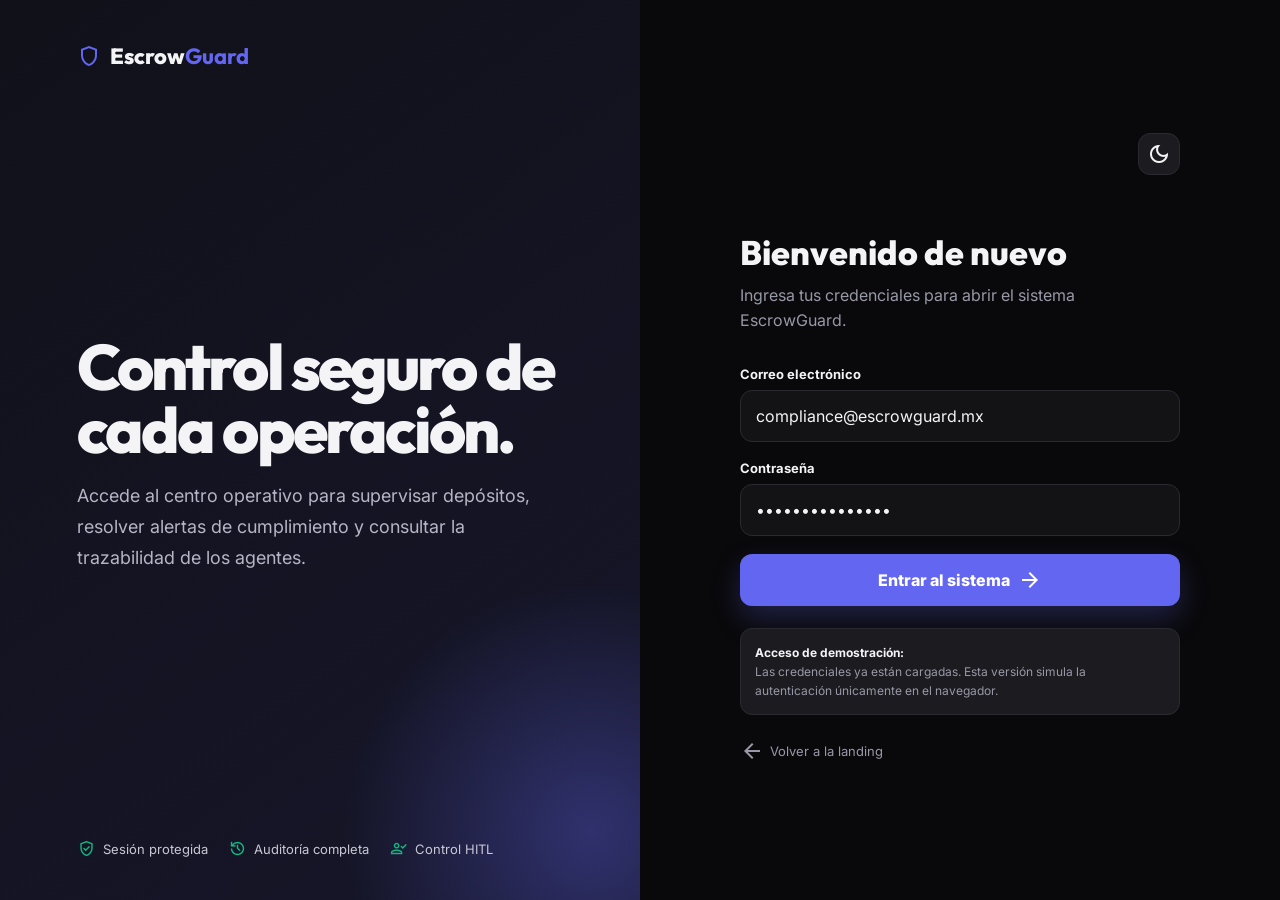
==== frontend/dashboard.html @ 7b8dfe18 "docs & fix: update mock fallbacks, add portal views, install litellm and upgrade gemini model to 2.5" ====
<!doctype html>
<html lang="es" data-theme="dark">
<head>
    <meta charset="utf-8">
    <meta name="viewport" content="width=device-width, initial-scale=1">
    <meta name="robots" content="noindex">
    <title>Sistema operativo | EscrowGuard</title>
    <script>
        if (!localStorage.getItem('escrow_guard_session')) window.location.replace('login.html');
        document.documentElement.dataset.theme = localStorage.getItem('escrow_guard_theme') === 'light' ? 'light' : 'dark';
    </script>
    <link rel="preconnect" href="https://fonts.googleapis.com">
    <link rel="preconnect" href="https://fonts.gstatic.com" crossorigin>
    <link href="https://fonts.googleapis.com/css2?family=Inter:wght@400;500;600;700;800&family=Outfit:wght@600;700;800&family=Material+Symbols+Outlined&display=swap" rel="stylesheet">
    <link rel="stylesheet" href="portal.css?v=20260618-5">
</head>
<body>
    <div class="app-shell">
        <aside class="app-sidebar">
            <a class="brand" href="dashboard.html"><span class="material-symbols-outlined">shield</span><span>Escrow<strong>Guard</strong></span></a>
            <nav class="side-nav" aria-label="Navegación del sistema">
                <a class="active" href="#overview"><span class="material-symbols-outlined">space_dashboard</span><span data-ui="nav-overview">Resumen</span></a>
                <a href="#transactions"><span class="material-symbols-outlined">account_balance_wallet</span><span data-ui="nav-transactions">Operaciones</span></a>
                <a href="#risk"><span class="material-symbols-outlined">policy</span><span data-ui="nav-risk">Cumplimiento</span></a>
                <a href="#agents"><span class="material-symbols-outlined">hub</span><span data-ui="nav-agents">Agentes</span></a>
                <a href="#account"><span class="material-symbols-outlined">manage_accounts</span><span data-ui="nav-account">Mi cuenta</span></a>
            </nav>
            <div class="sidebar-bottom">
                <div class="system-state"><span class="state-dot"></span><span data-ui="agents-operational">Todos los agentes operativos</span></div>
                <button class="logout" id="logout" type="button"><span class="material-symbols-outlined">logout</span><span data-ui="logout">Cerrar sesión</span></button>
            </div>
        </aside>

        <main class="app-main">
            <header class="topbar">
                <div><strong data-ui="operations-center">Centro operativo</strong><small class="muted"> · Sandbox</small></div>
                <div class="topbar-actions">
                    <button class="icon-button" id="theme-toggle" type="button" aria-label="Tema actual: Oscuro"><span class="material-symbols-outlined">dark_mode</span></button>
                    <button class="profile profile-button" type="button" data-route="account" aria-label="Abrir configuración de cuenta"><div class="profile-avatar">MT</div><div><strong id="profile-name">Mariana Torres</strong><small id="profile-role">Oficial de Cumplimiento</small></div></button>
                </div>
            </header>

            <div class="dashboard">
                <section class="app-view active" data-view="overview" aria-labelledby="overview-title">
                    <div class="dashboard-heading">
                        <div><h1 id="overview-title">Resumen operativo</h1><p>Supervisa fondos, alertas y decisiones en tiempo real.</p></div>
                        <button class="new-operation" type="button" data-open-operation>+ Nueva operación</button>
                    </div>
                    <div class="metric-grid" aria-label="Indicadores principales">
                        <article class="card metric"><div class="metric-label"><span>Fondos protegidos</span><span class="material-symbols-outlined">lock</span></div><strong>$4.2M</strong><small>+12.4% este mes</small></article>
                        <article class="card metric"><div class="metric-label"><span>Operaciones activas</span><span class="material-symbols-outlined">sync_alt</span></div><strong id="active-count">12</strong><small>8 sin incidencias</small></article>
                        <article class="card metric"><div class="metric-label"><span>Precisión PLD</span><span class="material-symbols-outlined">verified</span></div><strong>99.8%</strong><small>Últimos 30 días</small></article>
                        <article class="card metric"><div class="metric-label"><span>Revisión humana</span><span class="material-symbols-outlined">person_check</span></div><strong id="review-count">2</strong><small style="color:var(--warning)">Casos pendientes</small></article>
                    </div>
                    <div class="dashboard-grid">
                        <section class="card">
                            <div class="card-header"><h2>Operaciones recientes</h2><button class="text-button" type="button" data-route="transactions">Ver todas</button></div>
                            <div class="table-wrap"><table><thead><tr><th>ID</th><th>Comprador</th><th>Monto</th><th>Estado</th><th>Actualización</th></tr></thead><tbody id="recent-operations">
                                <tr><td>ESC-2841</td><td>Juan Pérez García</td><td>$1,200,000</td><td><span class="status approved">● Aprobada</span></td><td>Hace 2 min</td></tr>
                                <tr><td>ESC-2839</td><td>Carlos Ávila Dircio</td><td>$840,000</td><td><span class="status review">● Revisión HITL</span></td><td>Hace 8 min</td></tr>
                                <tr><td>ESC-2834</td><td>Comercializadora NX</td><td>$2,100,000</td><td><span class="status blocked">● Bloqueada</span></td><td>Hace 24 min</td></tr>
                                <tr><td>ESC-2828</td><td>Ana Rodríguez</td><td>$560,000</td><td><span class="status approved">● Aprobada</span></td><td>Hace 41 min</td></tr>
                            </tbody></table></div>
                        </section>
                        <section class="card">
                            <div class="card-header"><h2>Cola de cumplimiento</h2><button class="status review status-button" type="button" data-route="risk"><span id="queue-count">2</span> pendientes</button></div>
                            <div class="risk-list">
                                <button class="risk-item risk-button" type="button" data-case="pep"><span class="risk-icon material-symbols-outlined">person_alert</span><span><strong>Posible homónimo PEP</strong><small>ESC-2839 · Carlos Ávila</small></span><span class="material-symbols-outlined chevron">chevron_right</span></button>
                                <button class="risk-item risk-button" type="button" data-case="sat"><span class="risk-icon material-symbols-outlined">domain_disabled</span><span><strong>Coincidencia SAT 69-B</strong><small>ESC-2834 · Prioridad alta</small></span><span class="material-symbols-outlined chevron">chevron_right</span></button>
                                <button class="risk-item risk-button" type="button" data-route="agents"><span class="risk-icon material-symbols-outlined agent-ok">smart_toy</span><span><strong>4 agentes conectados</strong><small>Latencia promedio: 184 ms</small></span><span class="material-symbols-outlined chevron">chevron_right</span></button>
                            </div>
                        </section>
                    </div>
                </section>

                <section class="app-view" data-view="transactions" aria-labelledby="transactions-title" hidden>
                    <div class="dashboard-heading"><div><h1 id="transactions-title">Operaciones</h1><p>Consulta y administra todos los depósitos en garantía.</p></div><button class="new-operation" type="button" data-open-operation>+ Nueva operación</button></div>
                    <div class="toolbar card"><label class="search-field"><span class="material-symbols-outlined">search</span><input id="operation-search" type="search" placeholder="Buscar por ID o comprador"></label><select id="operation-filter" aria-label="Filtrar por estado"><option value="all">Todos los estados</option><option value="approved">Aprobadas</option><option value="review">En revisión</option><option value="blocked">Bloqueadas</option></select></div>
                    <section class="card">
                        <div class="card-header"><h2>Historial de operaciones</h2><span class="muted" id="operation-result-count">5 resultados</span></div>
                        <div class="table-wrap"><table><thead><tr><th>ID</th><th>Comprador</th><th>Monto</th><th>Estado</th><th>Fecha</th><th></th></tr></thead><tbody id="operations-table">
                            <tr data-state="approved" data-search="esc-2841 juan pérez garcía"><td>ESC-2841</td><td>Juan Pérez García</td><td>$1,200,000</td><td><span class="status approved">● Aprobada</span></td><td>18 jun 2026</td><td><button class="row-action" type="button" data-operation="ESC-2841">Ver detalle</button></td></tr>
                            <tr data-state="review" data-search="esc-2839 carlos ávila dircio"><td>ESC-2839</td><td>Carlos Ávila Dircio</td><td>$840,000</td><td><span class="status review">● Revisión HITL</span></td><td>18 jun 2026</td><td><button class="row-action" type="button" data-case="pep">Revisar</button></td></tr>
                            <tr data-state="blocked" data-search="esc-2834 comercializadora nx"><td>ESC-2834</td><td>Comercializadora NX</td><td>$2,100,000</td><td><span class="status blocked">● Bloqueada</span></td><td>18 jun 2026</td><td><button class="row-action" type="button" data-case="sat">Revisar</button></td></tr>
                            <tr data-state="approved" data-search="esc-2828 ana rodríguez"><td>ESC-2828</td><td>Ana Rodríguez</td><td>$560,000</td><td><span class="status approved">● Aprobada</span></td><td>17 jun 2026</td><td><button class="row-action" type="button" data-operation="ESC-2828">Ver detalle</button></td></tr>
                            <tr data-state="approved" data-search="esc-2821 logística del pacífico"><td>ESC-2821</td><td>Logística del Pacífico</td><td>$1,780,000</td><td><span class="status approved">● Aprobada</span></td><td>17 jun 2026</td><td><button class="row-action" type="button" data-operation="ESC-2821">Ver detalle</button></td></tr>
                        </tbody></table></div>
                    </section>
                </section>

                <section class="app-view" data-view="risk" aria-labelledby="risk-title" hidden>
                    <div class="dashboard-heading"><div><h1 id="risk-title">Cumplimiento</h1><p>Resuelve alertas que requieren una decisión humana.</p></div><span class="status review"><span id="risk-heading-count">2</span> casos pendientes</span></div>
                    <div class="compliance-grid">
                        <section class="card case-list"><div class="card-header"><h2>Casos en revisión</h2></div>
                            <button class="case-card active" type="button" data-select-case="pep"><span class="risk-icon material-symbols-outlined">person_alert</span><span><strong>Posible homónimo PEP</strong><small>ESC-2839 · Carlos Ávila</small></span><span class="status review">Media</span></button>
                            <button class="case-card" type="button" data-select-case="sat"><span class="risk-icon material-symbols-outlined">domain_disabled</span><span><strong>Coincidencia SAT 69-B</strong><small>ESC-2834 · Comercializadora NX</small></span><span class="status blocked">Alta</span></button>
                        </section>
                        <section class="card case-detail"><div class="card-header"><div><small class="muted" id="case-id">ESC-2839</small><h2 id="case-title">Posible homónimo PEP</h2></div></div>
                            <div class="case-content"><div class="case-alert"><span class="material-symbols-outlined">warning</span><p id="case-description">El apellido coincide con una persona políticamente expuesta, pero las fechas de nacimiento son distintas.</p></div><dl><div><dt>Persona evaluada</dt><dd id="case-subject">Carlos Ávila Dircio</dd></div><div><dt>Fuente</dt><dd id="case-source">OFAC / PEP</dd></div><div><dt>Confianza</dt><dd id="case-confidence">72%</dd></div><div><dt>Fondos retenidos</dt><dd id="case-amount">$840,000 MXN</dd></div></dl><label class="decision-note">Nota de resolución<textarea id="decision-note" rows="3" placeholder="Agrega contexto para la auditoría"></textarea></label><div class="decision-actions"><button class="danger-button" id="reject-case" type="button">Rechazar operación</button><button class="success-button" id="approve-case" type="button">Aprobar falso positivo</button></div></div>
                        </section>
                    </div>
                </section>

                <section class="app-view" data-view="agents" aria-labelledby="agents-title" hidden>
                    <div class="dashboard-heading"><div><h1 id="agents-title">Agentes de IA</h1><p>Estado, latencia y actividad de cada componente del flujo.</p></div><button class="secondary-button" id="refresh-agents" type="button"><span class="material-symbols-outlined">refresh</span> Actualizar estado</button></div>
                    <div class="agent-grid">
                        <article class="card agent-card"><div class="agent-head"><span class="agent-symbol material-symbols-outlined">document_scanner</span><span class="status approved">● Operativo</span></div><h2>Extractor AI</h2><p>Extrae y valida datos estructurados de documentos.</p><div class="agent-meta"><span>Latencia <strong>142 ms</strong></span><span>Precisión <strong>99.4%</strong></span></div><button class="row-action agent-test" type="button" data-agent="Extractor AI">Probar conexión</button></article>
                        <article class="card agent-card"><div class="agent-head"><span class="agent-symbol material-symbols-outlined">account_balance</span><span class="status approved">● Operativo</span></div><h2>Banco Escrow</h2><p>Retiene y libera fondos mediante el adaptador SPEI.</p><div class="agent-meta"><span>Latencia <strong>206 ms</strong></span><span>Disponibilidad <strong>99.9%</strong></span></div><button class="row-action agent-test" type="button" data-agent="Banco Escrow">Probar conexión</button></article>
                        <article class="card agent-card"><div class="agent-head"><span class="agent-symbol material-symbols-outlined">travel_explore</span><span class="status approved">● Operativo</span></div><h2>OSINT Risk</h2><p>Consulta listas OFAC, PEP y SAT para clasificar riesgo.</p><div class="agent-meta"><span>Latencia <strong>184 ms</strong></span><span>Fuentes <strong>3 activas</strong></span></div><button class="row-action agent-test" type="button" data-agent="OSINT Risk">Probar conexión</button></article>
                        <article class="card agent-card"><div class="agent-head"><span class="agent-symbol material-symbols-outlined">person_check</span><span class="status approved">● Operativo</span></div><h2>Compliance HITL</h2><p>Orquesta decisiones humanas y conserva evidencia.</p><div class="agent-meta"><span>Latencia <strong>91 ms</strong></span><span>Pendientes <strong id="agent-pending">2 casos</strong></span></div><button class="row-action agent-test" type="button" data-agent="Compliance HITL">Probar conexión</button></article>
                    </div>
                    <section class="card activity-card"><div class="card-header"><h2>Actividad reciente</h2><span class="status approved">En vivo</span></div><div class="activity-list" id="agent-activity"><p><span class="state-dot"></span><strong>OSINT Risk</strong> completó el análisis de ESC-2841 <small>Hace 2 min</small></p><p><span class="state-dot"></span><strong>Extractor AI</strong> procesó cliente_limpio.pdf <small>Hace 4 min</small></p><p><span class="state-dot"></span><strong>Compliance HITL</strong> abrió el caso ESC-2839 <small>Hace 8 min</small></p></div></section>
                </section>

                <section class="app-view" data-view="account" aria-labelledby="account-title" hidden>
                    <div class="dashboard-heading"><div><h1 id="account-title" data-ui="account-title">Configuración de cuenta</h1><p data-ui="account-desc">Administra tu información personal y preferencias del sistema.</p></div></div>
                    <div class="settings-grid">
                        <form class="card account-card" id="account-form">
                            <div class="card-header"><h2 data-ui="personal-info">Información personal</h2></div>
                            <div class="account-profile"><div class="profile-avatar account-avatar" id="account-avatar">MT</div><div><strong id="account-display-name">Mariana Torres</strong><small id="account-display-role">Oficial de Cumplimiento</small></div></div>
                            <div class="settings-fields"><label><span data-ui="full-name">Nombre completo</span><input id="account-name" required value="Mariana Torres"></label><label><span data-ui="email">Correo electrónico</span><input id="account-email" required type="email" value="compliance@escrowguard.mx"></label><label><span data-ui="role">Cargo</span><input id="account-role" required value="Oficial de Cumplimiento"></label><label><span data-ui="company">Organización</span><input id="account-company" value="EscrowGuard México"></label><label><span data-ui="phone">Teléfono</span><input id="account-phone" type="tel" value="+52 55 1234 5678"></label></div>
                            <div class="settings-actions"><button class="new-operation" type="submit" data-ui="save-changes">Guardar cambios</button></div>
                        </form>
                        <div class="settings-column">
                            <section class="card preference-card"><div class="card-header"><h2 data-ui="language">Idioma</h2></div><div class="preference-content"><p class="muted" data-ui="language-desc">Selecciona el idioma de la interfaz.</p><div class="language-options"><button class="option-button" type="button" data-language="es"><span>ES</span><strong>Español</strong><span class="material-symbols-outlined">check_circle</span></button><button class="option-button" type="button" data-language="en"><span>EN</span><strong>English</strong><span class="material-symbols-outlined">check_circle</span></button></div></div></section>
                            <section class="card preference-card"><div class="card-header"><h2 data-ui="appearance">Apariencia</h2></div><div class="preference-content"><p class="muted" data-ui="appearance-desc">Elige el tema visual del sistema.</p><div class="appearance-options"><button class="appearance-button" type="button" data-theme-choice="light" aria-label="Tema claro"><span class="material-symbols-outlined">light_mode</span></button><button class="appearance-button" type="button" data-theme-choice="dark" aria-label="Tema oscuro"><span class="material-symbols-outlined">dark_mode</span></button></div></div></section>
                            <section class="card session-card"><span class="material-symbols-outlined">shield_lock</span><div><strong data-ui="secure-session">Sesión segura</strong><p class="muted" data-ui="secure-session-desc">Acceso simulado protegido en este dispositivo.</p></div></section>
                        </div>
                    </div>
                </section>
            </div>
        </main>
    </div>
    <div class="modal-backdrop" id="operation-modal" hidden>
        <section class="app-modal" role="dialog" aria-modal="true" aria-labelledby="operation-modal-title"><div class="modal-header"><div><small class="muted">Sandbox</small><h2 id="operation-modal-title">Nueva operación</h2></div><button class="icon-button" id="close-operation" type="button" aria-label="Cerrar"><span class="material-symbols-outlined">close</span></button></div><form id="operation-form"><div class="modal-grid"><label>Comprador<input id="new-buyer" required placeholder="Nombre o razón social"></label><label>Monto MXN<input id="new-amount" required type="number" min="1" placeholder="1000000"></label><label>Documento<input id="new-document" required placeholder="RFC o pasaporte"></label><label>Beneficiario<input id="new-beneficiary" required placeholder="Nombre del vendedor"></label></div><label class="file-control">Documento de soporte<input id="new-file" type="file" accept=".pdf"><span>Seleccionar PDF</span></label><div class="modal-actions"><button class="secondary-button" id="cancel-operation" type="button">Cancelar</button><button class="new-operation" type="submit">Crear y validar</button></div></form></section>
    </div>
    <div class="toast" id="toast" role="status" aria-live="polite"></div>
    <script>
        let session = JSON.parse(localStorage.getItem('escrow_guard_session') || '{}');
        if (session.name) document.getElementById('profile-name').textContent = session.name;
        function applyTheme(theme) {
            document.documentElement.dataset.theme = theme;
            document.querySelector('#theme-toggle .material-symbols-outlined').textContent = theme === 'dark' ? 'dark_mode' : 'light_mode';
            document.getElementById('theme-toggle').setAttribute('aria-label', `Tema actual: ${theme === 'dark' ? 'Oscuro' : 'Claro'}`);
            document.querySelectorAll('[data-theme-choice]').forEach(button => button.classList.toggle('active', button.dataset.themeChoice === theme));
            localStorage.setItem('escrow_guard_theme', theme);
        }
        applyTheme(localStorage.getItem('escrow_guard_theme') || 'dark');
        document.getElementById('theme-toggle').addEventListener('click', () => applyTheme(document.documentElement.dataset.theme === 'dark' ? 'light' : 'dark'));
        document.getElementById('logout').addEventListener('click', () => { localStorage.removeItem('escrow_guard_session'); window.location.replace('login.html'); });

        const validViews = ['overview', 'transactions', 'risk', 'agents', 'account'];
        const cases = {
            pep: { id: 'ESC-2839', title: 'Posible homónimo PEP', subject: 'Carlos Ávila Dircio', source: 'OFAC / PEP', confidence: '72%', amount: '$840,000 MXN', description: 'El apellido coincide con una persona políticamente expuesta, pero las fechas de nacimiento son distintas.' },
            sat: { id: 'ESC-2834', title: 'Coincidencia SAT 69-B', subject: 'Comercializadora NX', source: 'SAT Art. 69-B', confidence: '96%', amount: '$2,100,000 MXN', description: 'La razón social presenta una coincidencia de alta confianza con un contribuyente de operaciones presuntamente inexistentes.' }
        };
        let activeCase = 'pep';
        let pendingCases = 2;
        const uiTranslations = {
            es: { 'nav-overview': 'Resumen', 'nav-transactions': 'Operaciones', 'nav-risk': 'Cumplimiento', 'nav-agents': 'Agentes', 'nav-account': 'Mi cuenta', logout: 'Cerrar sesión', 'operations-center': 'Centro operativo', 'agents-operational': 'Todos los agentes operativos', 'account-title': 'Configuración de cuenta', 'account-desc': 'Administra tu información personal y preferencias del sistema.', 'personal-info': 'Información personal', 'full-name': 'Nombre completo', email: 'Correo electrónico', role: 'Cargo', company: 'Organización', phone: 'Teléfono', 'save-changes': 'Guardar cambios', language: 'Idioma', 'language-desc': 'Selecciona el idioma de la interfaz.', appearance: 'Apariencia', 'appearance-desc': 'Elige el tema visual del sistema.', 'secure-session': 'Sesión segura', 'secure-session-desc': 'Acceso simulado protegido en este dispositivo.' },
            en: { 'nav-overview': 'Overview', 'nav-transactions': 'Transactions', 'nav-risk': 'Compliance', 'nav-agents': 'Agents', 'nav-account': 'My account', logout: 'Sign out', 'operations-center': 'Operations center', 'agents-operational': 'All agents operational', 'account-title': 'Account settings', 'account-desc': 'Manage your personal information and system preferences.', 'personal-info': 'Personal information', 'full-name': 'Full name', email: 'Email address', role: 'Role', company: 'Organization', phone: 'Phone', 'save-changes': 'Save changes', language: 'Language', 'language-desc': 'Select the interface language.', appearance: 'Appearance', 'appearance-desc': 'Choose the visual theme.', 'secure-session': 'Secure session', 'secure-session-desc': 'Simulated access protected on this device.' }
        };
        const phraseTranslations = {
            'Resumen operativo': 'Operations overview', 'Supervisa fondos, alertas y decisiones en tiempo real.': 'Monitor funds, alerts, and decisions in real time.', '+ Nueva operación': '+ New transaction', 'Fondos protegidos': 'Protected funds', 'Operaciones activas': 'Active transactions', 'Precisión PLD': 'AML accuracy', 'Revisión humana': 'Human review', 'Operaciones recientes': 'Recent transactions', 'Ver todas': 'View all', 'Cola de cumplimiento': 'Compliance queue',
            'Operaciones': 'Transactions', 'Consulta y administra todos los depósitos en garantía.': 'Review and manage every escrow transaction.', 'Todos los estados': 'All statuses', 'Aprobadas': 'Approved', 'En revisión': 'In review', 'Bloqueadas': 'Blocked', 'Historial de operaciones': 'Transaction history', 'Ver detalle': 'View details', 'Revisar': 'Review',
            'Cumplimiento': 'Compliance', 'Resuelve alertas que requieren una decisión humana.': 'Resolve alerts that require a human decision.', 'Casos en revisión': 'Cases under review', 'Posible homónimo PEP': 'Possible PEP name match', 'Coincidencia SAT 69-B': 'SAT 69-B match', 'Persona evaluada': 'Evaluated subject', 'Fuente': 'Source', 'Confianza': 'Confidence', 'Fondos retenidos': 'Held funds', 'Nota de resolución': 'Resolution note', 'Rechazar operación': 'Reject transaction', 'Aprobar falso positivo': 'Approve false positive',
            'Agentes de IA': 'AI agents', 'Estado, latencia y actividad de cada componente del flujo.': 'Status, latency, and activity for every workflow component.', 'Actualizar estado': 'Refresh status', 'Operativo': 'Operational', 'Latencia': 'Latency', 'Precisión': 'Accuracy', 'Disponibilidad': 'Availability', 'Fuentes': 'Sources', 'Pendientes': 'Pending', 'Probar conexión': 'Test connection', 'Actividad reciente': 'Recent activity', 'En vivo': 'Live'
        };

        function applyLanguage(language) {
            const lang = language === 'en' ? 'en' : 'es';
            document.documentElement.lang = lang;
            localStorage.setItem('escrow_guard_lang', lang);
            document.querySelectorAll('[data-ui]').forEach(element => {
                const value = uiTranslations[lang][element.dataset.ui];
                if (value) element.textContent = value;
            });
            const reverseTranslations = Object.fromEntries(Object.entries(phraseTranslations).map(([es, en]) => [en, es]));
            const walker = document.createTreeWalker(document.body, NodeFilter.SHOW_TEXT);
            const textNodes = [];
            while (walker.nextNode()) textNodes.push(walker.currentNode);
            textNodes.forEach(node => {
                if (node.parentElement?.closest('script, style, [data-ui]')) return;
                const trimmed = node.nodeValue.trim();
                const translated = lang === 'en' ? phraseTranslations[trimmed] : reverseTranslations[trimmed];
                if (translated) node.nodeValue = node.nodeValue.replace(trimmed, translated);
            });
            document.querySelectorAll('[data-language]').forEach(button => button.classList.toggle('active', button.dataset.language === lang));
        }

        function showToast(message, type = 'success') {
            const toast = document.getElementById('toast');
            toast.textContent = message;
            toast.dataset.type = type;
            toast.classList.add('show');
            clearTimeout(showToast.timer);
            showToast.timer = setTimeout(() => toast.classList.remove('show'), 2600);
        }

        function navigate(view, updateHash = true) {
            const target = validViews.includes(view) ? view : 'overview';
            document.querySelectorAll('.app-view').forEach(section => {
                const active = section.dataset.view === target;
                section.hidden = !active;
                section.classList.toggle('active', active);
            });
            document.querySelectorAll('.side-nav a').forEach(link => link.classList.toggle('active', link.getAttribute('href') === `#${target}`));
            if (updateHash && location.hash !== `#${target}`) history.pushState(null, '', `#${target}`);
            document.querySelector('.app-main').scrollTo({ top: 0, behavior: 'smooth' });
        }

        document.querySelectorAll('[data-route]').forEach(button => button.addEventListener('click', () => navigate(button.dataset.route)));
        document.querySelectorAll('.side-nav a').forEach(link => link.addEventListener('click', event => { event.preventDefault(); navigate(link.hash.slice(1)); }));
        window.addEventListener('hashchange', () => navigate(location.hash.slice(1), false));

        const operationModal = document.getElementById('operation-modal');
        function setOperationModal(open) {
            operationModal.hidden = !open;
            document.body.classList.toggle('modal-open', open);
            if (open) setTimeout(() => document.getElementById('new-buyer').focus(), 0);
        }
        document.querySelectorAll('[data-open-operation]').forEach(button => button.addEventListener('click', () => setOperationModal(true)));
        document.getElementById('close-operation').addEventListener('click', () => setOperationModal(false));
        document.getElementById('cancel-operation').addEventListener('click', () => setOperationModal(false));
        operationModal.addEventListener('click', event => { if (event.target === operationModal) setOperationModal(false); });
        document.addEventListener('keydown', event => { if (event.key === 'Escape' && !operationModal.hidden) setOperationModal(false); });

        document.getElementById('operation-form').addEventListener('submit', event => {
            event.preventDefault();
            const buyer = document.getElementById('new-buyer').value.trim();
            const amount = Number(document.getElementById('new-amount').value);
            const id = `ESC-${Math.floor(2900 + Math.random() * 99)}`;
            const row = document.createElement('tr');
            row.dataset.state = 'review';
            row.dataset.search = `${id} ${buyer}`.toLowerCase();
            row.innerHTML = `<td>${id}</td><td></td><td>${new Intl.NumberFormat('es-MX', { style: 'currency', currency: 'MXN', maximumFractionDigits: 0 }).format(amount)}</td><td><span class="status review">● Validando</span></td><td>Ahora</td><td><button class="row-action" type="button" data-operation="${id}">Ver detalle</button></td>`;
            row.children[1].textContent = buyer;
            document.getElementById('operations-table').prepend(row);
            const recentRow = document.createElement('tr');
            recentRow.innerHTML = `<td>${id}</td><td></td><td>${new Intl.NumberFormat('es-MX', { style: 'currency', currency: 'MXN', maximumFractionDigits: 0 }).format(amount)}</td><td><span class="status review">● Validando</span></td><td>Ahora</td>`;
            recentRow.children[1].textContent = buyer;
            document.getElementById('recent-operations').prepend(recentRow);
            document.getElementById('active-count').textContent = String(Number(document.getElementById('active-count').textContent) + 1);
            event.target.reset();
            setOperationModal(false);
            navigate('transactions');
            filterOperations();
            showToast(`${id} creada. Validación multiagente iniciada.`);
        });

        function filterOperations() {
            const query = document.getElementById('operation-search').value.trim().toLowerCase();
            const state = document.getElementById('operation-filter').value;
            let visible = 0;
            document.querySelectorAll('#operations-table tr').forEach(row => {
                const match = (!query || row.dataset.search.includes(query)) && (state === 'all' || row.dataset.state === state);
                row.hidden = !match;
                if (match) visible++;
            });
            document.getElementById('operation-result-count').textContent = `${visible} resultado${visible === 1 ? '' : 's'}`;
        }
        document.getElementById('operation-search').addEventListener('input', filterOperations);
        document.getElementById('operation-filter').addEventListener('change', filterOperations);

        function loadCase(key) {
            activeCase = cases[key] ? key : 'pep';
            const item = cases[activeCase];
            document.getElementById('case-id').textContent = item.id;
            document.getElementById('case-title').textContent = item.title;
            document.getElementById('case-subject').textContent = item.subject;
            document.getElementById('case-source').textContent = item.source;
            document.getElementById('case-confidence').textContent = item.confidence;
            document.getElementById('case-amount').textContent = item.amount;
            document.getElementById('case-description').textContent = item.description;
            document.getElementById('decision-note').value = '';
            document.querySelectorAll('[data-select-case]').forEach(button => button.classList.toggle('active', button.dataset.selectCase === activeCase));
            const resolved = document.querySelector(`[data-select-case="${activeCase}"]`).disabled;
            document.getElementById('approve-case').disabled = resolved;
            document.getElementById('reject-case').disabled = resolved;
        }
        document.querySelectorAll('[data-case]').forEach(button => button.addEventListener('click', () => { navigate('risk'); loadCase(button.dataset.case); }));
        document.querySelectorAll('[data-select-case]').forEach(button => button.addEventListener('click', () => loadCase(button.dataset.selectCase)));

        function resolveCase(approved) {
            const item = cases[activeCase];
            if (!item) return;
            const selected = document.querySelector(`[data-select-case="${activeCase}"]`);
            selected.disabled = true;
            selected.classList.add('resolved');
            selected.querySelector('.status').className = `status ${approved ? 'approved' : 'blocked'}`;
            selected.querySelector('.status').textContent = approved ? 'Aprobado' : 'Rechazado';
            pendingCases = Math.max(0, pendingCases - 1);
            ['review-count', 'queue-count', 'risk-heading-count'].forEach(id => document.getElementById(id).textContent = String(pendingCases));
            document.getElementById('agent-pending').textContent = `${pendingCases} caso${pendingCases === 1 ? '' : 's'}`;
            document.getElementById('approve-case').disabled = true;
            document.getElementById('reject-case').disabled = true;
            showToast(`${item.id} ${approved ? 'aprobada como falso positivo' : 'rechazada y marcada para reembolso'}.`, approved ? 'success' : 'danger');
        }
        document.getElementById('approve-case').addEventListener('click', () => resolveCase(true));
        document.getElementById('reject-case').addEventListener('click', () => resolveCase(false));

        document.addEventListener('click', event => {
            const operationButton = event.target.closest('[data-operation]');
            if (operationButton) showToast(`${operationButton.dataset.operation}: expediente y auditoría disponibles en modo demostración.`);
        });
        document.querySelectorAll('.agent-test').forEach(button => button.addEventListener('click', () => {
            button.disabled = true;
            button.textContent = 'Comprobando…';
            setTimeout(() => { button.disabled = false; button.textContent = 'Probar conexión'; showToast(`${button.dataset.agent}: conexión verificada.`); }, 700);
        }));
        document.getElementById('refresh-agents').addEventListener('click', event => {
            event.currentTarget.classList.add('is-loading');
            setTimeout(() => { event.currentTarget.classList.remove('is-loading'); showToast('Estado de los 4 agentes actualizado.'); }, 700);
        });

        function getInitials(name) {
            return name.split(/\s+/).filter(Boolean).slice(0, 2).map(part => part[0]).join('').toUpperCase() || 'US';
        }
        function renderAccount() {
            const name = session.name || 'Mariana Torres';
            const role = session.role || 'Oficial de Cumplimiento';
            const email = session.email || 'compliance@escrowguard.mx';
            document.getElementById('profile-name').textContent = name;
            document.getElementById('profile-role').textContent = role;
            document.querySelector('.profile-avatar').textContent = getInitials(name);
            document.getElementById('account-avatar').textContent = getInitials(name);
            document.getElementById('account-display-name').textContent = name;
            document.getElementById('account-display-role').textContent = role;
            document.getElementById('account-name').value = name;
            document.getElementById('account-email').value = email;
            document.getElementById('account-role').value = role;
            document.getElementById('account-company').value = session.company || 'EscrowGuard México';
            document.getElementById('account-phone').value = session.phone || '+52 55 1234 5678';
        }
        document.getElementById('account-form').addEventListener('submit', event => {
            event.preventDefault();
            session = { ...session, name: document.getElementById('account-name').value.trim(), email: document.getElementById('account-email').value.trim(), role: document.getElementById('account-role').value.trim(), company: document.getElementById('account-company').value.trim(), phone: document.getElementById('account-phone').value.trim() };
            localStorage.setItem('escrow_guard_session', JSON.stringify(session));
            renderAccount();
            showToast(document.documentElement.lang === 'en' ? 'Account information saved.' : 'Información de cuenta guardada.');
        });
        document.querySelectorAll('[data-language]').forEach(button => button.addEventListener('click', () => { applyLanguage(button.dataset.language); showToast(button.dataset.language === 'en' ? 'Language changed to English.' : 'Idioma cambiado a español.'); }));
        document.querySelectorAll('[data-theme-choice]').forEach(button => button.addEventListener('click', () => applyTheme(button.dataset.themeChoice)));

        renderAccount();
        applyLanguage(localStorage.getItem('escrow_guard_lang') || 'es');
        navigate(location.hash.slice(1) || 'overview', false);
    </script>
</body>
</html>
---- frontend/portal.css ----
:root {
    color-scheme: dark;
    --bg: #09090b;
    --surface: #131316;
    --surface-2: #1b1b20;
    --line: #292930;
    --text: #f4f4f6;
    --muted: #9898a7;
    --primary: #6366f1;
    --primary-soft: rgba(99, 102, 241, .14);
    --success: #10b981;
    --warning: #fbbf24;
    --danger: #f43f5e;
    --shadow: 0 24px 70px rgba(0, 0, 0, .32);
}

:root[data-theme="light"] {
    color-scheme: light;
    --bg: #f5f6fa;
    --surface: #ffffff;
    --surface-2: #f5f6fa;
    --line: #e2e3eb;
    --text: #17171f;
    --muted: #686878;
    --primary-soft: #ededff;
    --shadow: 0 22px 60px rgba(31, 35, 70, .09);
}

* { box-sizing: border-box; }

body {
    margin: 0;
    background: var(--bg);
    color: var(--text);
    font-family: Inter, system-ui, sans-serif;
}

button, input { font: inherit; }
button, a { -webkit-tap-highlight-color: transparent; }
a { color: inherit; text-decoration: none; }

.brand {
    display: inline-flex;
    align-items: center;
    gap: 9px;
    font-family: Outfit, sans-serif;
    font-size: 22px;
    font-weight: 800;
}

.brand .material-symbols-outlined, .brand strong { color: var(--primary); }
.muted { color: var(--muted); }

.icon-button {
    width: 42px;
    height: 42px;
    display: grid;
    place-items: center;
    color: var(--text);
    background: var(--surface-2);
    border: 1px solid var(--line);
    border-radius: 12px;
    cursor: pointer;
}

.icon-button.theme-control {
    width: auto;
    padding: 0 12px;
    gap: 7px;
    font-size: 12px;
    font-weight: 800;
}

.login-page {
    min-height: 100vh;
    display: grid;
    grid-template-columns: 1fr 1fr;
}

.login-story {
    position: relative;
    overflow: hidden;
    display: flex;
    flex-direction: column;
    justify-content: space-between;
    padding: 42px clamp(32px, 6vw, 88px);
    background: linear-gradient(145deg, #11111a, #16162a);
}

.login-story::after {
    content: "";
    position: absolute;
    width: 520px;
    height: 520px;
    right: -210px;
    bottom: -190px;
    border-radius: 50%;
    background: radial-gradient(circle, rgba(99, 102, 241, .34), transparent 67%);
}

.login-copy { position: relative; z-index: 1; max-width: 600px; }
.login-copy h1 { margin: 0 0 20px; font: 800 clamp(42px, 5vw, 74px)/.98 Outfit, sans-serif; letter-spacing: -.045em; }
.login-copy p { margin: 0; color: #b5b5c5; font-size: 18px; line-height: 1.7; }

.security-points { position: relative; z-index: 1; display: flex; flex-wrap: wrap; gap: 20px; color: #c8c8d4; font-size: 13px; }
.security-points span { display: flex; align-items: center; gap: 7px; }
.security-points .material-symbols-outlined { color: var(--success); font-size: 19px; }

.login-panel {
    display: flex;
    align-items: center;
    justify-content: center;
    padding: 32px;
    background: var(--bg);
}

.login-card { width: min(440px, 100%); }
.login-card header { display: flex; justify-content: flex-end; margin-bottom: 56px; }
.login-card h2 { margin: 0 0 9px; font: 800 34px Outfit, sans-serif; }
.login-card > p { margin: 0 0 32px; color: var(--muted); line-height: 1.6; }

.field { display: grid; gap: 8px; margin-bottom: 18px; }
.field label { font-size: 13px; font-weight: 700; }
.field input {
    width: 100%;
    height: 52px;
    padding: 0 15px;
    color: var(--text);
    background: var(--surface);
    border: 1px solid var(--line);
    border-radius: 12px;
    outline: none;
}
.field input:focus { border-color: var(--primary); box-shadow: 0 0 0 4px var(--primary-soft); }

.primary-button {
    width: 100%;
    min-height: 52px;
    display: flex;
    align-items: center;
    justify-content: center;
    gap: 8px;
    color: white;
    background: var(--primary);
    border: 0;
    border-radius: 12px;
    font-weight: 800;
    cursor: pointer;
    box-shadow: 0 12px 28px rgba(99, 102, 241, .25);
}

.demo-note { margin-top: 22px; padding: 14px; color: var(--muted); background: var(--surface-2); border: 1px solid var(--line); border-radius: 12px; font-size: 12px; line-height: 1.6; }
.demo-note strong { color: var(--text); }
.back-link { display: inline-flex; gap: 6px; align-items: center; margin-top: 24px; color: var(--muted); font-size: 13px; }

.app-shell { min-height: 100vh; display: grid; grid-template-columns: 250px 1fr; }
.app-sidebar {
    position: sticky;
    top: 0;
    height: 100vh;
    display: flex;
    flex-direction: column;
    padding: 26px 18px;
    background: var(--surface);
    border-right: 1px solid var(--line);
}

.side-nav { display: grid; gap: 5px; margin-top: 38px; }
.side-nav a { display: flex; align-items: center; gap: 12px; padding: 12px 13px; color: var(--muted); border-radius: 10px; font-size: 14px; font-weight: 600; }
.side-nav a.active { color: var(--primary); background: var(--primary-soft); }
.side-nav .material-symbols-outlined { font-size: 21px; }
.sidebar-bottom { margin-top: auto; }
.system-state { display: flex; gap: 9px; align-items: center; margin-bottom: 18px; padding: 12px; color: var(--muted); background: var(--surface-2); border-radius: 10px; font-size: 11px; }
.state-dot { width: 8px; height: 8px; flex: 0 0 auto; border-radius: 50%; background: var(--success); box-shadow: 0 0 0 5px rgba(16, 185, 129, .12); }
.logout { width: 100%; display: flex; align-items: center; gap: 10px; padding: 11px; color: var(--muted); background: transparent; border: 0; cursor: pointer; }

.app-main { min-width: 0; }
.topbar { height: 78px; display: flex; align-items: center; justify-content: space-between; padding: 0 30px; background: color-mix(in srgb, var(--surface) 85%, transparent); border-bottom: 1px solid var(--line); }
.topbar-actions, .profile { display: flex; align-items: center; gap: 12px; }
.profile-avatar { width: 38px; height: 38px; display: grid; place-items: center; color: white; background: var(--primary); border-radius: 11px; font-weight: 800; }
.profile small { display: block; color: var(--muted); }
.profile-button { padding: 0; color: var(--text); text-align: left; background: transparent; border: 0; cursor: pointer; }
.profile-button:hover strong { color: var(--primary); }

.dashboard { padding: 34px; max-width: 1500px; margin: 0 auto; }
.dashboard-heading { display: flex; justify-content: space-between; align-items: end; gap: 18px; margin-bottom: 28px; }
.dashboard-heading h1 { margin: 0 0 6px; font: 800 34px Outfit, sans-serif; }
.dashboard-heading p { margin: 0; color: var(--muted); }
.new-operation { padding: 12px 17px; color: white; background: var(--primary); border: 0; border-radius: 11px; font-weight: 800; cursor: pointer; }

.metric-grid { display: grid; grid-template-columns: repeat(4, 1fr); gap: 16px; }
.card { background: var(--surface); border: 1px solid var(--line); border-radius: 16px; box-shadow: var(--shadow); }
.metric { padding: 20px; }
.metric-label { display: flex; justify-content: space-between; align-items: center; color: var(--muted); font-size: 12px; }
.metric-label .material-symbols-outlined { padding: 8px; color: var(--primary); background: var(--primary-soft); border-radius: 9px; }
.metric strong { display: block; margin: 18px 0 6px; font: 800 29px Outfit, sans-serif; }
.metric small { color: var(--success); }

.dashboard-grid { display: grid; grid-template-columns: 1.6fr .8fr; gap: 18px; margin-top: 18px; }
.card-header { display: flex; justify-content: space-between; align-items: center; padding: 20px 22px; border-bottom: 1px solid var(--line); }
.card-header h2 { margin: 0; font: 700 18px Outfit, sans-serif; }
.table-wrap { overflow-x: auto; }
table { width: 100%; border-collapse: collapse; font-size: 13px; }
th, td { padding: 15px 22px; text-align: left; border-bottom: 1px solid var(--line); white-space: nowrap; }
th { color: var(--muted); font-size: 11px; text-transform: uppercase; letter-spacing: .06em; }
.status { display: inline-flex; align-items: center; gap: 6px; padding: 6px 9px; border-radius: 99px; font-size: 11px; font-weight: 800; }
.status.approved { color: var(--success); background: rgba(16, 185, 129, .12); }
.status.review { color: #b77900; background: rgba(251, 191, 36, .14); }
.status.blocked { color: var(--danger); background: rgba(244, 63, 94, .12); }

.risk-list { display: grid; gap: 12px; padding: 18px; }
.risk-item { display: flex; gap: 12px; align-items: center; padding: 13px; background: var(--surface-2); border-radius: 12px; }
.risk-icon { width: 38px; height: 38px; display: grid; place-items: center; color: var(--warning); background: rgba(251, 191, 36, .12); border-radius: 10px; }
.risk-item strong, .risk-item small { display: block; }
.risk-item small { margin-top: 3px; color: var(--muted); }

.app-view[hidden] { display: none !important; }
.app-view.active { animation: view-in .24s ease-out; }
@keyframes view-in { from { opacity: 0; transform: translateY(5px); } to { opacity: 1; transform: none; } }

button { color: inherit; }
.text-button, .row-action { color: var(--primary); background: transparent; border: 0; font-weight: 700; cursor: pointer; }
.text-button:hover, .row-action:hover { text-decoration: underline; }
.status-button { border: 0; cursor: pointer; }
.risk-button { width: 100%; color: var(--text); text-align: left; border: 1px solid transparent; cursor: pointer; }
.risk-button:hover { border-color: var(--line); }
.risk-button > span:nth-child(2) { flex: 1; }
.risk-button .chevron { color: var(--muted); }
.agent-ok { color: var(--success) !important; background: rgba(16,185,129,.12) !important; }

.toolbar { display: flex; gap: 12px; align-items: center; margin-bottom: 18px; padding: 14px; }
.search-field { min-width: 260px; flex: 1; display: flex; align-items: center; gap: 8px; padding: 0 12px; background: var(--surface-2); border: 1px solid var(--line); border-radius: 10px; }
.search-field .material-symbols-outlined { color: var(--muted); }
.search-field input, .toolbar select { height: 42px; color: var(--text); background: var(--surface-2); border: 1px solid var(--line); border-radius: 10px; outline: none; }
.search-field input { width: 100%; padding: 0; border: 0; }
.toolbar select { padding: 0 34px 0 12px; }
.search-field:focus-within, .toolbar select:focus { border-color: var(--primary); box-shadow: 0 0 0 3px var(--primary-soft); }

.compliance-grid { display: grid; grid-template-columns: .8fr 1.3fr; gap: 18px; }
.case-list { align-self: start; overflow: hidden; }
.case-card { width: 100%; display: grid; grid-template-columns: auto 1fr auto; gap: 12px; align-items: center; padding: 16px 18px; color: var(--text); text-align: left; background: transparent; border: 0; border-bottom: 1px solid var(--line); cursor: pointer; }
.case-card:hover, .case-card.active { background: var(--surface-2); }
.case-card.active { box-shadow: inset 3px 0 var(--primary); }
.case-card.resolved { opacity: .7; }
.case-card strong, .case-card small { display: block; }
.case-card small { margin-top: 4px; color: var(--muted); }
.case-content { padding: 22px; }
.case-alert { display: flex; gap: 12px; align-items: flex-start; padding: 14px; color: #a16207; background: rgba(251,191,36,.1); border: 1px solid rgba(251,191,36,.25); border-radius: 12px; }
.case-alert p { margin: 0; line-height: 1.55; }
.case-content dl { display: grid; grid-template-columns: 1fr 1fr; gap: 12px; margin: 18px 0; }
.case-content dl div { padding: 13px; background: var(--surface-2); border-radius: 10px; }
.case-content dt { color: var(--muted); font-size: 11px; }
.case-content dd { margin: 6px 0 0; font-weight: 700; }
.decision-note { display: grid; gap: 8px; font-size: 12px; font-weight: 700; }
.decision-note textarea, .modal-grid input { width: 100%; padding: 12px; color: var(--text); background: var(--surface-2); border: 1px solid var(--line); border-radius: 10px; resize: vertical; outline: none; }
.decision-note textarea:focus, .modal-grid input:focus { border-color: var(--primary); box-shadow: 0 0 0 3px var(--primary-soft); }
.decision-actions, .modal-actions { display: flex; justify-content: flex-end; gap: 10px; margin-top: 18px; }
.danger-button, .success-button, .secondary-button { display: inline-flex; align-items: center; justify-content: center; gap: 7px; padding: 11px 15px; border-radius: 10px; font-weight: 800; cursor: pointer; }
.danger-button { color: white; background: var(--danger); border: 0; }
.success-button { color: white; background: var(--success); border: 0; }
.secondary-button { color: var(--text); background: var(--surface); border: 1px solid var(--line); }
button:disabled { opacity: .5; cursor: not-allowed; }

.agent-grid { display: grid; grid-template-columns: repeat(4, 1fr); gap: 16px; }
.agent-card { padding: 20px; }
.agent-head { display: flex; align-items: center; justify-content: space-between; }
.agent-symbol { padding: 10px; color: var(--primary); background: var(--primary-soft); border-radius: 11px; }
.agent-card h2 { margin: 18px 0 7px; font: 700 18px Outfit, sans-serif; }
.agent-card p { min-height: 58px; margin: 0; color: var(--muted); font-size: 13px; line-height: 1.5; }
.agent-meta { display: grid; grid-template-columns: 1fr 1fr; gap: 8px; margin: 16px 0; color: var(--muted); font-size: 11px; }
.agent-meta strong { display: block; margin-top: 3px; color: var(--text); }
.agent-test { width: 100%; padding: 9px; border: 1px solid var(--line); border-radius: 9px; }
.activity-card { margin-top: 18px; }
.activity-list { padding: 4px 22px; }
.activity-list p { display: flex; align-items: center; gap: 9px; margin: 0; padding: 14px 0; border-bottom: 1px solid var(--line); font-size: 13px; }
.activity-list p:last-child { border: 0; }
.activity-list small { margin-left: auto; color: var(--muted); }
.is-loading .material-symbols-outlined { animation: spin .7s linear infinite; }
@keyframes spin { to { transform: rotate(360deg); } }

.modal-open { overflow: hidden; }
.modal-backdrop { position: fixed; inset: 0; z-index: 100; display: grid; place-items: center; padding: 20px; background: rgba(8,8,12,.7); backdrop-filter: blur(8px); }
.modal-backdrop[hidden] { display: none; }
.app-modal { width: min(620px, 100%); padding: 22px; color: var(--text); background: var(--surface); border: 1px solid var(--line); border-radius: 18px; box-shadow: 0 30px 90px rgba(0,0,0,.35); }
.modal-header { display: flex; align-items: center; justify-content: space-between; margin-bottom: 20px; }
.modal-header h2 { margin: 3px 0 0; font: 800 25px Outfit, sans-serif; }
.modal-grid { display: grid; grid-template-columns: 1fr 1fr; gap: 14px; }
.modal-grid label { display: grid; gap: 7px; font-size: 12px; font-weight: 700; }
.file-control { display: flex; align-items: center; justify-content: space-between; margin-top: 14px; padding: 13px; color: var(--muted); background: var(--surface-2); border: 1px dashed var(--line); border-radius: 10px; font-size: 12px; }
.file-control input { max-width: 240px; }
.toast { position: fixed; right: 24px; bottom: 24px; z-index: 120; max-width: 420px; padding: 13px 16px; color: white; background: #167c5a; border-radius: 11px; box-shadow: 0 18px 50px rgba(0,0,0,.28); opacity: 0; transform: translateY(12px); pointer-events: none; transition: .22s ease; }
.toast[data-type="danger"] { background: #be123c; }
.toast.show { opacity: 1; transform: none; }

.settings-grid { display: grid; grid-template-columns: 1.25fr .75fr; gap: 18px; align-items: start; }
.account-card { overflow: hidden; }
.account-profile { display: flex; align-items: center; gap: 14px; padding: 22px 22px 4px; }
.account-profile strong, .account-profile small { display: block; }
.account-profile small { margin-top: 4px; color: var(--muted); }
.account-avatar { width: 56px; height: 56px; font-size: 18px; }
.settings-fields { display: grid; grid-template-columns: 1fr 1fr; gap: 15px; padding: 22px; }
.settings-fields label { display: grid; gap: 8px; color: var(--muted); font-size: 12px; font-weight: 700; }
.settings-fields label:first-child, .settings-fields label:nth-child(2) { grid-column: span 1; }
.settings-fields input { width: 100%; height: 44px; padding: 0 12px; color: var(--text); background: var(--surface-2); border: 1px solid var(--line); border-radius: 10px; outline: none; }
.settings-fields input:focus { border-color: var(--primary); box-shadow: 0 0 0 3px var(--primary-soft); }
.settings-actions { display: flex; justify-content: flex-end; padding: 0 22px 22px; }
.settings-column { display: grid; gap: 18px; }
.preference-card { overflow: hidden; }
.preference-content { padding: 18px; }
.preference-content > p { margin: 0 0 14px; font-size: 13px; }
.language-options { display: grid; grid-template-columns: 1fr 1fr; gap: 10px; }
.option-button { display: grid; grid-template-columns: auto 1fr auto; gap: 9px; align-items: center; padding: 12px; color: var(--text); text-align: left; background: var(--surface-2); border: 1px solid var(--line); border-radius: 10px; cursor: pointer; }
.option-button > span:first-child { color: var(--primary); font-size: 11px; font-weight: 800; }
.option-button .material-symbols-outlined { color: transparent; font-size: 18px; }
.option-button.active { border-color: var(--primary); box-shadow: 0 0 0 2px var(--primary-soft); }
.option-button.active .material-symbols-outlined { color: var(--primary); }
.appearance-options { display: flex; gap: 10px; }
.appearance-button { width: 52px; height: 52px; display: grid; place-items: center; color: var(--muted); background: var(--surface-2); border: 1px solid var(--line); border-radius: 13px; cursor: pointer; }
.appearance-button.active { color: var(--primary); border-color: var(--primary); background: var(--primary-soft); }
.session-card { display: flex; gap: 13px; align-items: center; padding: 18px; }
.session-card > .material-symbols-outlined { padding: 10px; color: var(--success); background: rgba(16,185,129,.12); border-radius: 11px; }
.session-card p { margin: 4px 0 0; font-size: 12px; }

@media (max-width: 1000px) {
    .metric-grid { grid-template-columns: repeat(2, 1fr); }
    .dashboard-grid { grid-template-columns: 1fr; }
    .agent-grid { grid-template-columns: repeat(2, 1fr); }
}

@media (max-width: 720px) {
    .login-page { grid-template-columns: 1fr; }
    .login-story { min-height: 360px; padding: 28px; }
    .login-panel { padding: 28px 20px; }
    .login-card header { margin-bottom: 35px; }
    .app-shell { grid-template-columns: 1fr; }
    .app-sidebar { position: static; height: auto; padding: 16px; }
    .side-nav { grid-template-columns: repeat(5, 1fr); margin-top: 16px; overflow-x: auto; }
    .side-nav a { justify-content: center; }
    .side-nav a span:last-child, .sidebar-bottom { display: none; }
    .topbar { padding: 0 16px; }
    .profile > div:not(.profile-avatar) { display: none; }
    .dashboard { padding: 24px 16px; }
    .dashboard-heading { align-items: flex-start; flex-direction: column; }
    .metric-grid { grid-template-columns: 1fr; }
    .toolbar, .decision-actions { align-items: stretch; flex-direction: column; }
    .search-field { min-width: 0; }
    .compliance-grid, .modal-grid { grid-template-columns: 1fr; }
    .agent-grid { grid-template-columns: 1fr; }
    .case-content dl { grid-template-columns: 1fr; }
    .activity-list p { align-items: flex-start; flex-wrap: wrap; }
    .activity-list small { width: 100%; margin-left: 17px; }
    .settings-grid, .settings-fields { grid-template-columns: 1fr; }
}

/* Full light/dark coverage for authentication and protected application. */
:root[data-theme="dark"] .login-story {
    color: #f4f4f6;
    background: linear-gradient(145deg, #11111a, #16162a);
}

:root[data-theme="light"] .login-story {
    color: #17171f;
    background: linear-gradient(145deg, #ffffff, #eceeff);
    border-right: 1px solid var(--line);
}

:root[data-theme="light"] .login-story::after {
    background: radial-gradient(circle, rgba(99, 102, 241, .18), transparent 67%);
}

:root[data-theme="light"] .login-copy p,
:root[data-theme="light"] .security-points {
    color: #626273;
}

:root[data-theme="light"] .topbar {
    background: rgba(255, 255, 255, .9);
}

:root[data-theme="dark"] .topbar {
    background: rgba(19, 19, 22, .9);
}

:root[data-theme="light"] .status.review {
    color: #8a5700;
    background: #fff4d6;
}

:root[data-theme="light"] .status.blocked {
    color: #be123c;
    background: #fff0f3;
}

:root[data-theme="light"] .status.approved {
    color: #047857;
    background: #e9fbf4;
}

:root[data-theme="light"] .risk-icon {
    color: #9a6700;
    background: #fff4d6;
}

:root[data-theme] body,
:root[data-theme] .login-story,
:root[data-theme] .login-panel,
:root[data-theme] .app-sidebar,
:root[data-theme] .topbar,
:root[data-theme] .card,
:root[data-theme] input,
:root[data-theme] .icon-button,
:root[data-theme] .risk-item {
    transition: color .2s ease, background-color .2s ease, border-color .2s ease, box-shadow .2s ease;
}
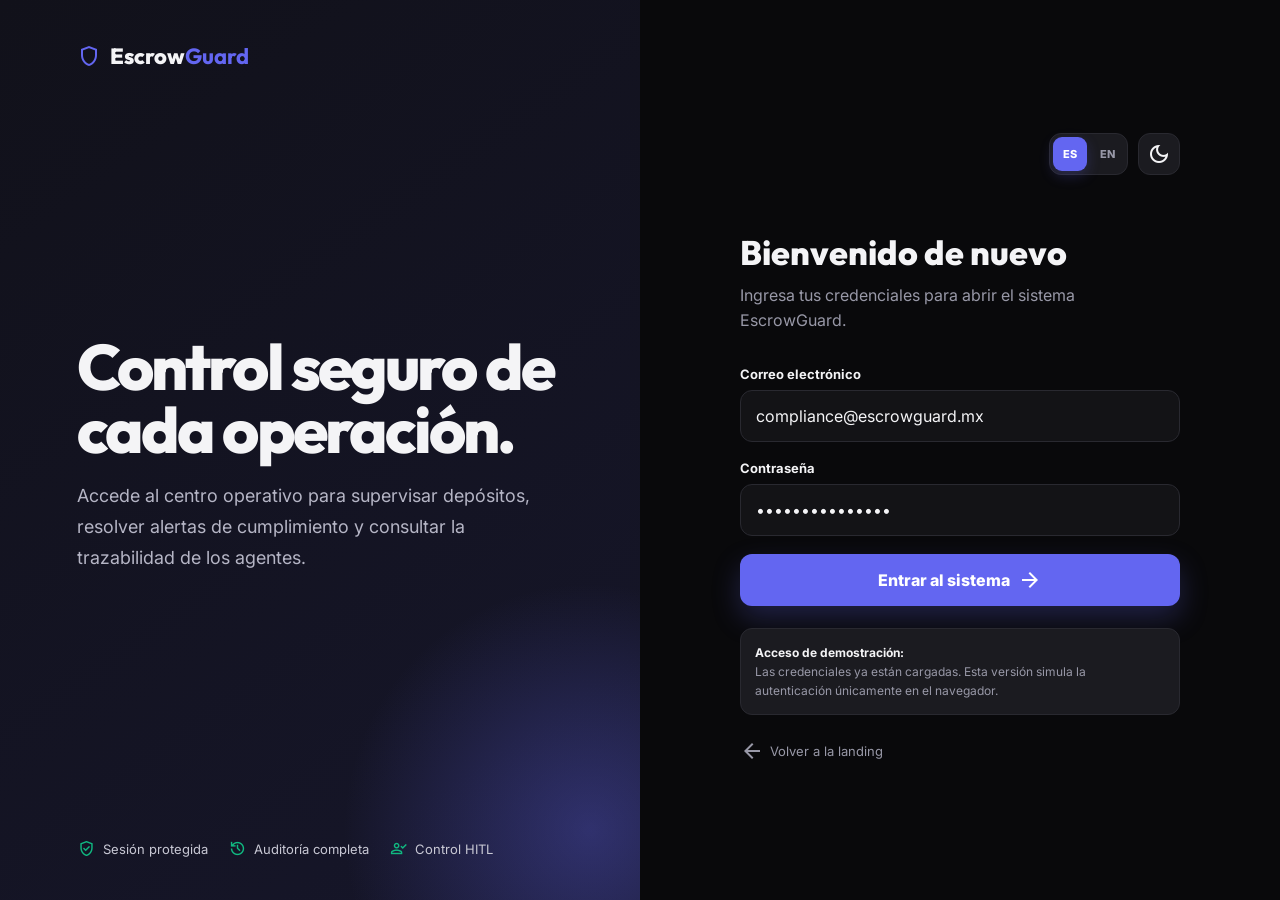
==== commit b6bd5400: "Push again for change in the frontend" ====
--- a/frontend/dashboard.html
+++ b/frontend/dashboard.html
@@ -12,7 +12,7 @@
     <link rel="preconnect" href="https://fonts.googleapis.com">
     <link rel="preconnect" href="https://fonts.gstatic.com" crossorigin>
     <link href="https://fonts.googleapis.com/css2?family=Inter:wght@400;500;600;700;800&family=Outfit:wght@600;700;800&family=Material+Symbols+Outlined&display=swap" rel="stylesheet">
-    <link rel="stylesheet" href="portal.css?v=20260618-5">
+    <link rel="stylesheet" href="portal.css?v=20260618-6">
 </head>
 <body>
     <div class="app-shell">
@@ -35,6 +35,7 @@
             <header class="topbar">
                 <div><strong data-ui="operations-center">Centro operativo</strong><small class="muted"> · Sandbox</small></div>
                 <div class="topbar-actions">
+                    <div class="language-switch" aria-label="Idioma"><button type="button" data-language="es">ES</button><button type="button" data-language="en">EN</button></div>
                     <button class="icon-button" id="theme-toggle" type="button" aria-label="Tema actual: Oscuro"><span class="material-symbols-outlined">dark_mode</span></button>
                     <button class="profile profile-button" type="button" data-route="account" aria-label="Abrir configuración de cuenta"><div class="profile-avatar">MT</div><div><strong id="profile-name">Mariana Torres</strong><small id="profile-role">Oficial de Cumplimiento</small></div></button>
                 </div>
--- a/frontend/portal.css
+++ b/frontend/portal.css
@@ -71,6 +71,35 @@
     font-weight: 800;
 }
 
+.language-switch {
+    display: inline-flex;
+    align-items: center;
+    gap: 3px;
+    padding: 3px;
+    background: var(--surface-2);
+    border: 1px solid var(--line);
+    border-radius: 12px;
+}
+
+.language-switch button {
+    min-width: 34px;
+    height: 34px;
+    padding: 0 8px;
+    color: var(--muted);
+    background: transparent;
+    border: 0;
+    border-radius: 9px;
+    font-size: 11px;
+    font-weight: 800;
+    cursor: pointer;
+}
+
+.language-switch button.active {
+    color: white;
+    background: var(--primary);
+    box-shadow: 0 5px 14px rgba(99, 102, 241, .22);
+}
+
 .login-page {
     min-height: 100vh;
     display: grid;
@@ -116,6 +145,7 @@
 
 .login-card { width: min(440px, 100%); }
 .login-card header { display: flex; justify-content: flex-end; margin-bottom: 56px; }
+.login-card header.login-controls { align-items: center; gap: 10px; }
 .login-card h2 { margin: 0 0 9px; font: 800 34px Outfit, sans-serif; }
 .login-card > p { margin: 0 0 32px; color: var(--muted); line-height: 1.6; }
 
